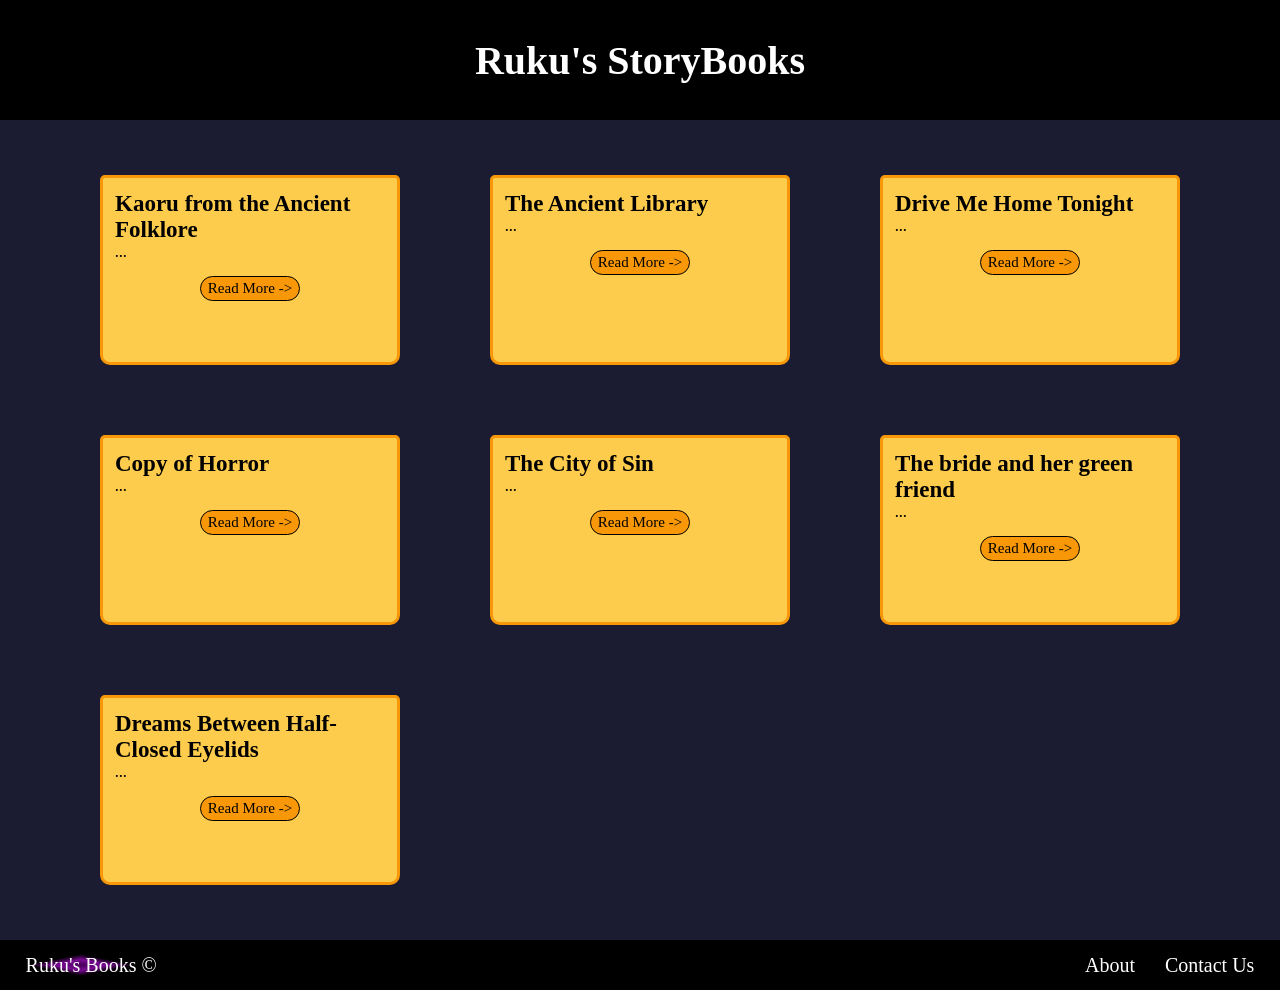
==== index.html @ 4042fb0a "initialize commit" ====
<!doctype html>
<html lang="en">
  <head>
    <meta charset="UTF-8" />
    <meta name="viewport" content="width=device-width, initial-scale=1.0" />
    <title>Storytelling App</title>
    <link rel="stylesheet" href="Css/style.css" />

    <link rel="preconnect" href="https://fonts.googleapis.com" />
    <link rel="preconnect" href="https://fonts.gstatic.com" crossorigin />
    <link
      href="https://fonts.googleapis.com/css2?family=Irish+Grover&family=Itim&family=Lora:ital,wght@0,400..700;1,400..700&display=swap"
      rel="stylesheet"
    />
  </head>

  <body>
    <div class="title">
      <h1>Ruku's StoryBooks</h1>
    </div>

    <main class="cards-container">
      <div class="card">
        <h2>Kaoru from the Ancient Folklore</h2>
        <p>...</p>
        <a href="description.html?id=kaoru-from-the-ancient-folklore"
          ><button class="btn" id="home-btn">Read More -></button></a
        >
      </div>

      <div class="card">
        <h2>The Ancient Library</h2>
        <p>...</p>
        <a href="description.html?id=ancient-library"
          ><button class="btn" id="home-btn">Read More -></button></a
        >
      </div>

      <div class="card">
        <h2>Drive Me Home Tonight</h2>
        <p>...</p>
        <a href="description.html?id=drive-me-home-tonight"
          ><button class="btn" id="home-btn">Read More -></button></a
        >
      </div>

      <div class="card">
        <h2>Copy of Horror</h2>
        <p>...</p>
        <a href="description.html?id=copy-of-horror"
          ><button class="btn" id="home-btn">Read More -></button></a
        >
      </div>

      <div class="card">
        <h2>The City of Sin</h2>
        <p>...</p>
        <a href="description.html?id=city-of-sin"
          ><button class="btn" id="home-btn">Read More -></button></a
        >
      </div>

      <div class="card">
        <h2>The bride and her green friend</h2>
        <p>...</p>
        <a href="description.html?id=the-bride-and-her-green-friend"
          ><button class="btn" id="home-btn">Read More -></button></a
        >
      </div>

      <div class="card">
        <h2>Dreams Between Half-Closed Eyelids</h2>
        <p>...</p>
        <a href="description.html?id=dreams-between-halfclosed-eyelids"
          ><button class="btn" id="home-btn">Read More -></button></a
        >
      </div>
    </main>

    <footer>
      <a href="index.html"
        ><span class="small-title">Ruku's Books</span> &copy;</a
      >
      <div class="links">
        <a href="about.html">About</a>
        <a href="mailto:harrissardar77@gmail.com">Contact Us</a>
      </div>
    </footer>

    <script src="Js/script.js"></script>
  </body>
</html>
---- Css/style.css ----
/* Global styles */
*,
*::before,
*::after {
  margin: 0;
  padding: 0;
  box-sizing: border-box;
}

button {
  background: none;
  border: none;
  padding: 0;
  cursor: pointer;
}

a {
  color: var(--white);
  text-decoration: none;
}

:root {
  --dark-grey: #1b1b32;
  --black: #000;
  --white: #fff;
  --golden-yellow: #fecc4c;
  --yellow: #ffcc4c;
  --gold: #feac32;
  --orange: #ffac33;
  --dark-orange: #f89808;
}

body {
  background-color: var(--dark-grey);
  color: var(--white);
}

.title {
  width: 100%;
  height: 120px;
  background-color: var(--black);
  display: flex;
  justify-content: center;
  align-items: center;
}
h1 {
  font-size: 40px;
  font-family:
    irish grover,
    cursive;
  letter-spacing: 10%;
}

footer {
  width: 100%;
  height: 50px;
  background-color: var(--black);
  display: flex;
  justify-content: space-between;
  align-items: center;
  font-family:
    irish grover,
    cursive;
  font-size: 20px;
  letter-spacing: 10%;
  padding: 20px 2%;
}
.small-title {
  background:
    linear-gradient(to bottom right, #440155 0%, #790a94 25%, #000 50%) bottom
      right / 50% 50% no-repeat,
    linear-gradient(to bottom left, #440155 0%, #790a94 25%, #000 50%) bottom
      left / 50% 50% no-repeat,
    linear-gradient(to top left, #440155 0%, #790a94 25%, #000 50%) top left /
      50% 50% no-repeat,
    linear-gradient(to top right, #440155 0%, #790a94 25%, #000 50%) top right /
      50% 50% no-repeat;
}
.links a {
  margin-left: 25px;
}

/* Home page styles */
.cards-container {
  max-width: 1200px;
  margin: 35px auto;
  padding: 20px;
  display: grid;
  grid-template-columns: repeat(auto-fit, minmax(300px, 1fr));
  row-gap: 70px;
  column-gap: 10px;
  justify-content: center;
  align-items: center;
  justify-items: center;
}
.card {
  width: 300px;
  height: 190px;
  padding: 13px 12px;
  background-color: var(--golden-yellow);
  border: 3px solid var(--dark-orange);
  border-radius: 5px 5px 10px 10px;
  color: var(--black);
  line-height: auto;
}

.card h2 {
  font-family:
    irish grover,
    cursive;
  font-size: 23px;
  letter-spacing: 10%;
}
.card p {
  font-family: itim, cursive;
  font-size: 15px;
}
.card .btn {
  width: 100px;
  height: 25px;
  border-radius: 20px;
  border: 1px solid var(--black);
  cursor: pointer;
  background-color: var(--dark-orange);
  font-family:
    irish grover,
    cursive;
  font-size: 15px;
  display: block; /* will center the button horizontally */
  margin: 0 auto;
  margin-top: 15px;
}
.card .btn:hover {
  background-image: linear-gradient(
    to right,
    var(--dark-orange),
    var(--yellow)
  );
  color: var(--dark-grey);
  border: 1px solid var(--dark-grey);
}

/*universal styles for other pages*/
.sub-title {
  width: 100%;
  height: 90px;
  background-color: var(--black);
  display: flex;
  justify-content: center;
  align-items: center;
}
.sub-title h1 {
  font-size: 30px;
  font-family:
    irish grover,
    cursive;
  letter-spacing: 10%;
}

/* Description page styles */
.upper {
  display: flex;
  width: 1000px;
  margin: 50px auto;
  justify-content: space-between;
  align-items: center;
}
img {
  width: 250px;
  height: 250px;
  border-radius: 10px;
  background-color: var(--black);
}
.story-info {
  width: 500px;
  height: 250px;
  font-family:
    irish grover,
    cursive;
  font-size: 25px;
  color: var(--yellow);
  letter-spacing: 10%;
  padding-top: 20px;
}
.story-info p {
  font-family: itim, cursive;
  font-size: 20px;
}
.story-info .btn {
  width: 160px;
  height: 40px;
  border-radius: 20px;
  border: 1px solid var(--black);
  background-color: var(--dark-orange);
  font-family:
    irish grover,
    cursive;
  font-size: 20px;
  position: relative;
  top: 70px;
}
.story-info .btn:hover {
  background-image: linear-gradient(
    to right,
    var(--dark-orange),
    var(--yellow)
  );
  color: var(--dark-grey);
  border: 1px solid var(--dark-grey);
}

.description {
  display: flex;
  width: 1000px;
  margin: 50px auto;
  flex-direction: column;
  gap: 30px;
  align-items: flex-start;
  background-color: var(--black);
  border-radius: 10px;
  padding: 30px 50px;
}
.description-title {
  font-family:
    irish grover,
    cursive;
  font-size: 30px;
  color: var(--yellow);
  letter-spacing: 10%;
}
.story-description {
  font-family: itim, cursive;
  font-size: 20px;
  color: var(--white);
  line-height: 1.5;
}

/*Reading page styles*/
.breadcrumb {
  width: 100%;
  height: 50px;
  align-items: left;
  font-family:
    irish grover,
    cursive;
  font-size: 20px;
  letter-spacing: 10%;
  padding: 20px 100px;
}
.breadcrumb a {
  color: var(--yellow);
}

.story-content {
  width: 800px;
  border-radius: 10px;
  background: var(--black, #000);
  padding: 50px;
  margin: 20px auto;
}
.story-content h2 {
  font-family:
    irish grover,
    cursive;
  font-size: 30px;
  letter-spacing: 10%;
  margin-bottom: 30px;
  text-align: center;
}
.story-content p {
  font-family: lora, sans-serif;
  font-size: 18px;
  line-height: 1.6;
  margin-bottom: 20px;
  color: var(--white);
}

.navigation {
  width: 100%;
  display: inline-flex;
  padding: 0 162px 0 162px;
  justify-content: center;
  align-items: flex-start;
  gap: 347px;
  margin-bottom: 30px;
}
.navigation button,
.navigation p {
  color: var(--white);
  font-family: "Irish Grover";
  font-size: 20px;
  letter-spacing: 2px;
}
.navigation p {
  color: var(--yellow);
}
#page-number {
  color: var(--white);
}

/*about page styles*/
.author {
  width: 100%;
  font-family:
    irish grover,
    cursive;
  font-size: 30px;
  color: var(--yellow);
  letter-spacing: 10%;
  text-align: center;
  margin: 10px auto 30px auto;
}

.about-content {
  width: 800px;
  border-radius: 10px;
  background: var(--black, #000);
  padding: 30px;
  margin: 30px auto;
}
.about-content p {
  font-family: itim, cursive;
  font-size: 20px;
  line-height: 1.6;
  letter-spacing: 5%;
  margin-bottom: 20px;
  color: var(--white);
}

.gmail {
  color: var(--yellow);
}
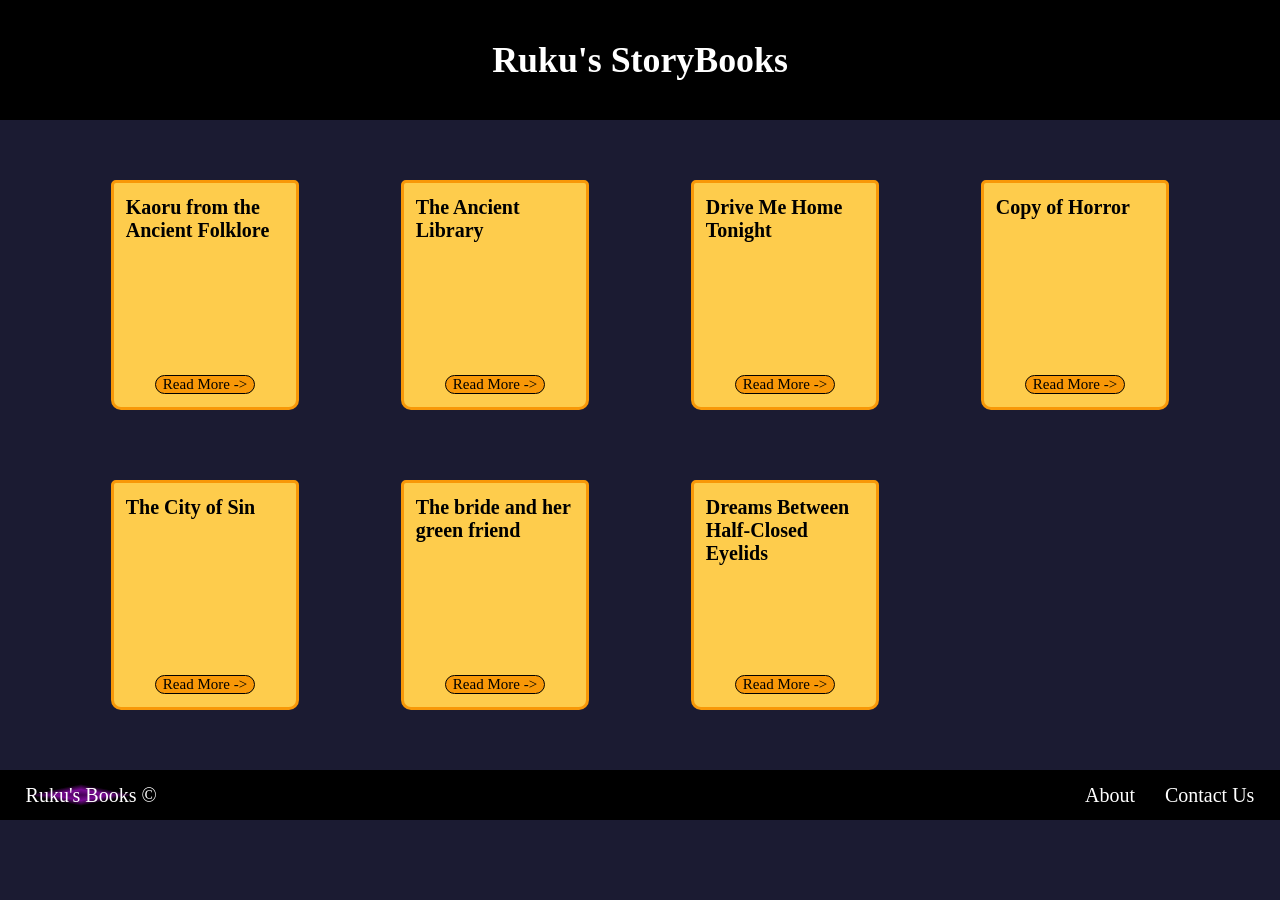
==== commit 1b3fe933: "update" ====
--- a/index.html
+++ b/index.html
@@ -22,7 +22,6 @@
     <main class="cards-container">
       <div class="card">
         <h2>Kaoru from the Ancient Folklore</h2>
-        <p>...</p>
         <a href="description.html?id=kaoru-from-the-ancient-folklore"
           ><button class="btn" id="home-btn">Read More -></button></a
         >
@@ -30,7 +29,6 @@
 
       <div class="card">
         <h2>The Ancient Library</h2>
-        <p>...</p>
         <a href="description.html?id=ancient-library"
           ><button class="btn" id="home-btn">Read More -></button></a
         >
@@ -38,7 +36,6 @@
 
       <div class="card">
         <h2>Drive Me Home Tonight</h2>
-        <p>...</p>
         <a href="description.html?id=drive-me-home-tonight"
           ><button class="btn" id="home-btn">Read More -></button></a
         >
@@ -46,7 +43,6 @@
 
       <div class="card">
         <h2>Copy of Horror</h2>
-        <p>...</p>
         <a href="description.html?id=copy-of-horror"
           ><button class="btn" id="home-btn">Read More -></button></a
         >
@@ -54,7 +50,6 @@
 
       <div class="card">
         <h2>The City of Sin</h2>
-        <p>...</p>
         <a href="description.html?id=city-of-sin"
           ><button class="btn" id="home-btn">Read More -></button></a
         >
@@ -62,7 +57,6 @@
 
       <div class="card">
         <h2>The bride and her green friend</h2>
-        <p>...</p>
         <a href="description.html?id=the-bride-and-her-green-friend"
           ><button class="btn" id="home-btn">Read More -></button></a
         >
@@ -70,7 +64,6 @@
 
       <div class="card">
         <h2>Dreams Between Half-Closed Eyelids</h2>
-        <p>...</p>
         <a href="description.html?id=dreams-between-halfclosed-eyelids"
           ><button class="btn" id="home-btn">Read More -></button></a
         >
--- a/Css/style.css
+++ b/Css/style.css
@@ -37,14 +37,14 @@
 
 .title {
   width: 100%;
-  height: 120px;
+  height: clamp(80px, 10vw, 120px);
   background-color: var(--black);
   display: flex;
   justify-content: center;
   align-items: center;
 }
 h1 {
-  font-size: 40px;
+  font-size: clamp(25px, 2.8vw, 40px);
   font-family:
     irish grover,
     cursive;
@@ -61,7 +61,7 @@
   font-family:
     irish grover,
     cursive;
-  font-size: 20px;
+  font-size: clamp(15px, 2vw, 20px);
   letter-spacing: 10%;
   padding: 20px 2%;
 }
@@ -83,41 +83,39 @@
 /* Home page styles */
 .cards-container {
   max-width: 1200px;
-  margin: 35px auto;
+  margin: 40px auto;
   padding: 20px;
   display: grid;
-  grid-template-columns: repeat(auto-fit, minmax(300px, 1fr));
+  grid-template-columns: repeat(4, 1fr);
   row-gap: 70px;
-  column-gap: 10px;
   justify-content: center;
   align-items: center;
   justify-items: center;
 }
 .card {
-  width: 300px;
-  height: 190px;
+  width: 65%;
+  height: clamp(200px, 20vw, 230px);
   padding: 13px 12px;
   background-color: var(--golden-yellow);
   border: 3px solid var(--dark-orange);
   border-radius: 5px 5px 10px 10px;
   color: var(--black);
   line-height: auto;
+  display: flex;
+  flex-direction: column;
+  justify-content: space-between;
 }
 
 .card h2 {
   font-family:
     irish grover,
     cursive;
-  font-size: 23px;
-  letter-spacing: 10%;
-}
-.card p {
-  font-family: itim, cursive;
-  font-size: 15px;
+  font-size: clamp(15px, 2vw, 20px);
+  letter-spacing: 10%;
 }
 .card .btn {
-  width: 100px;
-  height: 25px;
+  width: clamp(70px, 15vw, 100px);
+  height: clamp(13px, 1.5vw, 20px);
   border-radius: 20px;
   border: 1px solid var(--black);
   cursor: pointer;
@@ -125,10 +123,9 @@
   font-family:
     irish grover,
     cursive;
-  font-size: 15px;
+  font-size: clamp(10px, 1.5vw, 15px);
   display: block; /* will center the button horizontally */
-  margin: 0 auto;
-  margin-top: 15px;
+  margin: 0 auto; 
 }
 .card .btn:hover {
   background-image: linear-gradient(
@@ -143,14 +140,14 @@
 /*universal styles for other pages*/
 .sub-title {
   width: 100%;
-  height: 90px;
+  height: clamp(70px, 10vw, 90px);
   background-color: var(--black);
   display: flex;
   justify-content: center;
   align-items: center;
 }
 .sub-title h1 {
-  font-size: 30px;
+  font-size: clamp(25px, 2.5vw, 30px);
   font-family:
     irish grover,
     cursive;
@@ -158,18 +155,22 @@
 }
 
 /* Description page styles */
-.upper {
-  display: flex;
-  width: 1000px;
-  margin: 50px auto;
-  justify-content: space-between;
-  align-items: center;
-}
+    .upper {
+      display: flex;
+      width: 90%;
+      max-width: 1000px;
+      margin: 50px auto;
+      justify-content: space-between;
+      align-items: center;
+      flex-wrap: wrap;
+      gap: 20px;
+    }
 img {
-  width: 250px;
-  height: 250px;
+  width: clamp(150px, 35vw, 400px);
+  height: clamp(200px, 25vw, 250px);
   border-radius: 10px;
   background-color: var(--black);
+  object-fit: cover;
 }
 .story-info {
   width: 500px;
@@ -177,27 +178,27 @@
   font-family:
     irish grover,
     cursive;
-  font-size: 25px;
+  font-size: 1.2rem;
   color: var(--yellow);
   letter-spacing: 10%;
   padding-top: 20px;
 }
 .story-info p {
   font-family: itim, cursive;
-  font-size: 20px;
+  font-size: 1.1rem;
 }
 .story-info .btn {
-  width: 160px;
-  height: 40px;
+  width: clamp(100px, 15vw, 160px);
+  height: clamp(20px, 3vw, 40px);
   border-radius: 20px;
   border: 1px solid var(--black);
   background-color: var(--dark-orange);
   font-family:
     irish grover,
     cursive;
-  font-size: 20px;
+  font-size: clamp(15px, 2vw, 20px);
   position: relative;
-  top: 70px;
+  top: 30px;
 }
 .story-info .btn:hover {
   background-image: linear-gradient(
@@ -211,7 +212,8 @@
 
 .description {
   display: flex;
-  width: 1000px;
+  width: 95%;
+  max-width: 1000px;
   margin: 50px auto;
   flex-direction: column;
   gap: 30px;
@@ -224,13 +226,13 @@
   font-family:
     irish grover,
     cursive;
-  font-size: 30px;
+  font-size: 1.7rem;
   color: var(--yellow);
   letter-spacing: 10%;
 }
 .story-description {
   font-family: itim, cursive;
-  font-size: 20px;
+  font-size: 1.2rem;
   color: var(--white);
   line-height: 1.5;
 }
@@ -330,3 +332,36 @@
 .gmail {
   color: var(--yellow);
 }
+
+@media (max-width: 600px) {
+  .cards-container {
+    grid-template-columns: 1fr 1fr;
+    row-gap: 50px;
+    padding-right: 0;
+    padding-left: 0;
+  }
+  .card {
+    width: 80%;
+    height: 220px;
+  }
+
+  .upper {
+    flex-direction: column;
+    gap: 20px;
+    width: 90%;
+  }
+  img {
+    width: 100%;
+    height: auto;
+  }
+  .story-info {
+    width: 100%;
+    height: auto;
+    text-align: center;
+  }
+  
+  .description {
+    margin-top: 70px;
+    padding: 20px 30px;
+  }
+}
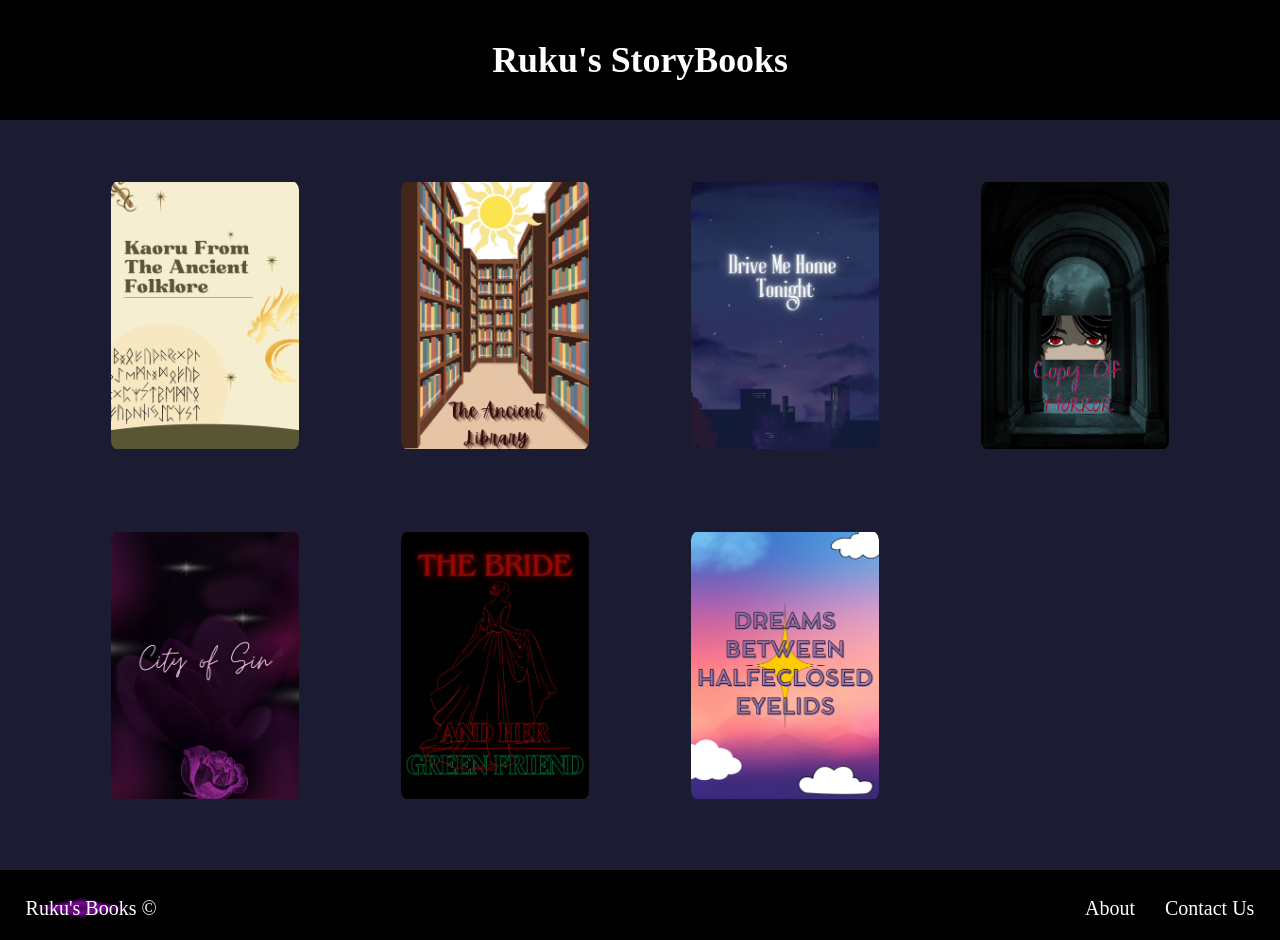
==== commit d7b21cf9: "covers update" ====
--- a/index.html
+++ b/index.html
@@ -21,51 +21,44 @@
 
     <main class="cards-container">
       <div class="card">
-        <h2>Kaoru from the Ancient Folklore</h2>
         <a href="description.html?id=kaoru-from-the-ancient-folklore"
-          ><button class="btn" id="home-btn">Read More -></button></a
+          ><img class="home-img" src="covers/kaoru-from-ancient-folklore.png" alt="Kaoru from the Ancient Folklore" /></a
         >
       </div>
 
       <div class="card">
-        <h2>The Ancient Library</h2>
         <a href="description.html?id=ancient-library"
-          ><button class="btn" id="home-btn">Read More -></button></a
+          ><img class="home-img" src="covers/ancient-library.png" alt="The Ancient Library" /></a
         >
       </div>
 
       <div class="card">
-        <h2>Drive Me Home Tonight</h2>
         <a href="description.html?id=drive-me-home-tonight"
-          ><button class="btn" id="home-btn">Read More -></button></a
+          ><img class="home-img" src="covers/drive-me-home-tonight.png" alt="Drive Me Home Tonight" /></a
         >
       </div>
 
       <div class="card">
-        <h2>Copy of Horror</h2>
         <a href="description.html?id=copy-of-horror"
-          ><button class="btn" id="home-btn">Read More -></button></a
+          ><img class="home-img" src="covers/copy-of-horror.png" alt="Copy of Horror" /></a
         >
       </div>
 
       <div class="card">
-        <h2>The City of Sin</h2>
         <a href="description.html?id=city-of-sin"
-          ><button class="btn" id="home-btn">Read More -></button></a
+          ><img class="home-img" src="covers/city-of-sin.png" alt="The City of Sin" /></a
         >
       </div>
 
       <div class="card">
-        <h2>The bride and her green friend</h2>
         <a href="description.html?id=the-bride-and-her-green-friend"
-          ><button class="btn" id="home-btn">Read More -></button></a
+          ><img class="home-img" src="covers/the-bride-and-her-green-friend.png" alt="The bride and her green friend" /></a
         >
       </div>
 
       <div class="card">
-        <h2>Dreams Between Half-Closed Eyelids</h2>
         <a href="description.html?id=dreams-between-halfclosed-eyelids"
-          ><button class="btn" id="home-btn">Read More -></button></a
+          ><img class="home-img" src="covers/dreams-between-halfclosed-eyelids.png" alt="Dreams Between Half-Closed Eyelids" /></a
         >
       </div>
     </main>
--- a/Css/style.css
+++ b/Css/style.css
@@ -37,14 +37,14 @@
 
 .title {
   width: 100%;
-  height: clamp(80px, 10vw, 120px);
+  height: clamp(90px, 10vw, 120px);
   background-color: var(--black);
   display: flex;
   justify-content: center;
   align-items: center;
 }
 h1 {
-  font-size: clamp(25px, 2.8vw, 40px);
+  font-size: clamp(22px, 2.8vw, 40px);
   font-family:
     irish grover,
     cursive;
@@ -53,11 +53,11 @@
 
 footer {
   width: 100%;
-  height: 50px;
+  height: 70px;
   background-color: var(--black);
   display: flex;
   justify-content: space-between;
-  align-items: center;
+  align-items: end;
   font-family:
     irish grover,
     cursive;
@@ -94,83 +94,60 @@
 }
 .card {
   width: 65%;
-  height: clamp(200px, 20vw, 230px);
-  padding: 13px 12px;
-  background-color: var(--golden-yellow);
-  border: 3px solid var(--dark-orange);
-  border-radius: 5px 5px 10px 10px;
-  color: var(--black);
-  line-height: auto;
+  height: 250px;
   display: flex;
   flex-direction: column;
   justify-content: space-between;
-}
-
-.card h2 {
-  font-family:
-    irish grover,
-    cursive;
-  font-size: clamp(15px, 2vw, 20px);
-  letter-spacing: 10%;
-}
-.card .btn {
-  width: clamp(70px, 15vw, 100px);
-  height: clamp(13px, 1.5vw, 20px);
-  border-radius: 20px;
-  border: 1px solid var(--black);
-  cursor: pointer;
-  background-color: var(--dark-orange);
-  font-family:
-    irish grover,
-    cursive;
-  font-size: clamp(10px, 1.5vw, 15px);
-  display: block; /* will center the button horizontally */
-  margin: 0 auto; 
-}
-.card .btn:hover {
-  background-image: linear-gradient(
-    to right,
-    var(--dark-orange),
-    var(--yellow)
-  );
-  color: var(--dark-grey);
-  border: 1px solid var(--dark-grey);
+  margin-bottom: clamp(10px, 3vw, 30px);
+}
+.home-img {
+  width: 100%;
+  height: 100%;
+  object-fit: contain;
+  border-radius: 10px;
 }
 
 /*universal styles for other pages*/
 .sub-title {
   width: 100%;
-  height: clamp(70px, 10vw, 90px);
+  height: clamp(90px, 10vw, 100px);
   background-color: var(--black);
   display: flex;
   justify-content: center;
   align-items: center;
 }
 .sub-title h1 {
-  font-size: clamp(25px, 2.5vw, 30px);
-  font-family:
-    irish grover,
-    cursive;
-  letter-spacing: 10%;
+  font-size: clamp(20px, 2.5vw, 30px);
+  font-family:
+    irish grover,
+    cursive;
 }
 
 /* Description page styles */
-    .upper {
-      display: flex;
-      width: 90%;
-      max-width: 1000px;
-      margin: 50px auto;
-      justify-content: space-between;
-      align-items: center;
-      flex-wrap: wrap;
-      gap: 20px;
-    }
-img {
-  width: clamp(150px, 35vw, 400px);
-  height: clamp(200px, 25vw, 250px);
-  border-radius: 10px;
-  background-color: var(--black);
-  object-fit: cover;
+.upper {
+  display: flex;
+  width: 90%;
+  max-width: 1000px;
+  margin: 50px auto;
+  justify-content: space-between;
+  align-items: center;
+  flex-wrap: wrap;
+  gap: 20px;
+}
+.cover-image {
+  width: clamp(150px, 25vw, 285px);
+  height: clamp(200px, 35vw, 400px);
+  border-radius: 10px;
+  background-color: var(--black);
+  display: flex;
+  justify-content: center;
+  align-items: center;
+}
+.cover-image img {
+  width: 100%;
+  height: 100%;
+  object-fit: contain;
+  border-radius: 10px;
 }
 .story-info {
   width: 500px;
@@ -188,8 +165,8 @@
   font-size: 1.1rem;
 }
 .story-info .btn {
-  width: clamp(100px, 15vw, 160px);
-  height: clamp(20px, 3vw, 40px);
+  width: clamp(120px, 15vw, 160px);
+  height: clamp(35px, 3vw, 40px);
   border-radius: 20px;
   border: 1px solid var(--black);
   background-color: var(--dark-orange);
@@ -226,13 +203,13 @@
   font-family:
     irish grover,
     cursive;
-  font-size: 1.7rem;
+  font-size: 1.3rem;
   color: var(--yellow);
   letter-spacing: 10%;
 }
 .story-description {
   font-family: itim, cursive;
-  font-size: 1.2rem;
+  font-size: clamp(16px, 2vw, 20px);
   color: var(--white);
   line-height: 1.5;
 }
@@ -260,19 +237,10 @@
   padding: 50px;
   margin: 20px auto;
 }
-.story-content h2 {
-  font-family:
-    irish grover,
-    cursive;
-  font-size: 30px;
-  letter-spacing: 10%;
-  margin-bottom: 30px;
-  text-align: center;
-}
 .story-content p {
   font-family: lora, sans-serif;
-  font-size: 18px;
-  line-height: 1.6;
+  font-size: clamp(16px, 1.5vw, 18px);
+  line-height: 1.5;
   margin-bottom: 20px;
   color: var(--white);
 }
@@ -280,17 +248,18 @@
 .navigation {
   width: 100%;
   display: inline-flex;
-  padding: 0 162px 0 162px;
+  padding: 0 clamp(15px, 10%, 162px);
   justify-content: center;
   align-items: flex-start;
-  gap: 347px;
+  gap: clamp(30px, 20vw, 340px);
+  margin-top: 10px;
   margin-bottom: 30px;
 }
 .navigation button,
 .navigation p {
   color: var(--white);
   font-family: "Irish Grover";
-  font-size: 20px;
+  font-size: clamp(16px, 2vw, 20px);
   letter-spacing: 2px;
 }
 .navigation p {
@@ -306,7 +275,7 @@
   font-family:
     irish grover,
     cursive;
-  font-size: 30px;
+  font-size: clamp(20px, 2.5vw, 30px);
   color: var(--yellow);
   letter-spacing: 10%;
   text-align: center;
@@ -322,7 +291,7 @@
 }
 .about-content p {
   font-family: itim, cursive;
-  font-size: 20px;
+  font-size: clamp(16px, 1.8vw, 18px);
   line-height: 1.6;
   letter-spacing: 5%;
   margin-bottom: 20px;
@@ -341,8 +310,8 @@
     padding-left: 0;
   }
   .card {
-    width: 80%;
-    height: 220px;
+    width: 85%;
+    height: 230px;
   }
 
   .upper {
@@ -350,18 +319,29 @@
     gap: 20px;
     width: 90%;
   }
-  img {
-    width: 100%;
-    height: auto;
-  }
+
   .story-info {
     width: 100%;
     height: auto;
     text-align: center;
   }
-  
   .description {
     margin-top: 70px;
     padding: 20px 30px;
   }
-}+
+  .breadcrumb {
+    padding: 20px;
+    margin-bottom: 40px;
+    font-size: 18px;
+  }
+  .story-content {
+    width: 95%;
+    padding: 25px 15px;
+  }
+
+  .about-content {
+    width: 95%;
+    padding: 20px 15px;
+  }
+}
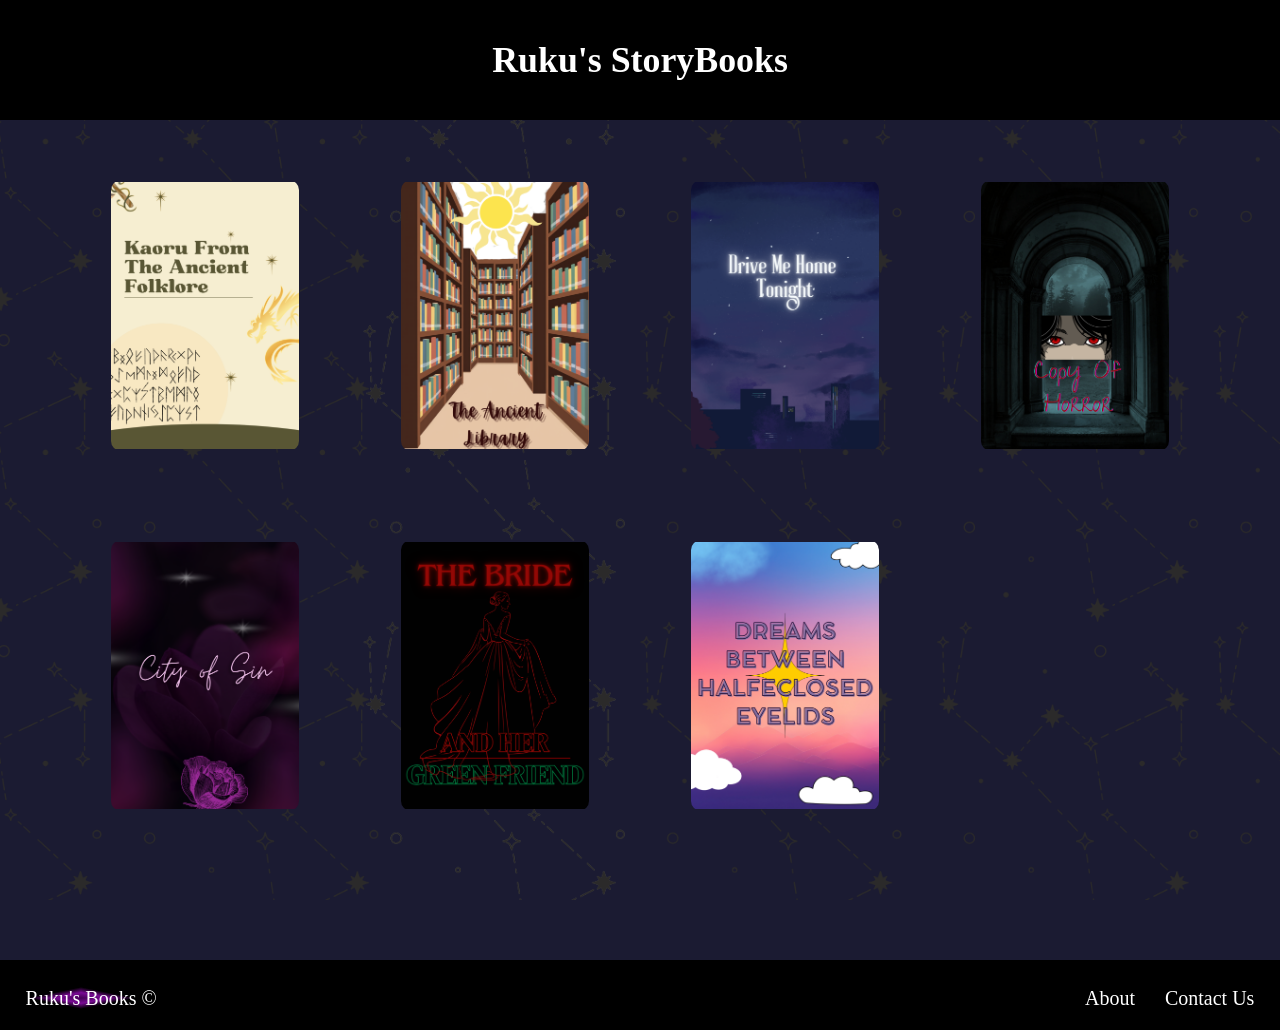
==== commit 47c1bbd1: "style changes and added background image" ====
--- a/index.html
+++ b/index.html
@@ -18,6 +18,11 @@
     <div class="title">
       <h1>Ruku's StoryBooks</h1>
     </div>
+
+    <p class="sr-only">Welcome to Ruku's StoryBooks! 
+    Explore my personal written collection of stories by clicking on the book covers below. 
+    Each cover will take you to a detailed description and the option to read the story. 
+    Enjoy!</p>
 
     <main class="cards-container">
       <div class="card">
--- a/Css/style.css
+++ b/Css/style.css
@@ -7,6 +7,18 @@
   box-sizing: border-box;
 }
 
+.sr-only {
+  position: absolute;
+  width: 1px;
+  height: 1px;
+  padding: 0;
+  margin: -1px;
+  overflow: hidden;
+  clip: rect(0, 0, 0, 0);
+  white-space: nowrap;
+  border: 0;
+}
+
 button {
   background: none;
   border: none;
@@ -21,6 +33,7 @@
 
 :root {
   --dark-grey: #1b1b32;
+  --light-grey: #2d2d44;
   --black: #000;
   --white: #fff;
   --golden-yellow: #fecc4c;
@@ -31,7 +44,13 @@
 }
 
 body {
-  background-color: var(--dark-grey);
+  background: var(--dark-grey);
+  background-image: url("/covers/background.png");
+  background-size: cover;        
+  background-position: center;  
+  background-repeat: no-repeat; 
+  height: 100vh;        
+  background-attachment: fixed;         
   color: var(--white);
 }
 
@@ -87,24 +106,29 @@
   padding: 20px;
   display: grid;
   grid-template-columns: repeat(4, 1fr);
-  row-gap: 70px;
   justify-content: center;
   align-items: center;
   justify-items: center;
 }
 .card {
   width: 65%;
-  height: 250px;
+  height: clamp(250px, 30vw, 350px);
   display: flex;
   flex-direction: column;
   justify-content: space-between;
-  margin-bottom: clamp(10px, 3vw, 30px);
-}
+  margin-bottom: 10px;
+  overflow: hidden;
+}
+
 .home-img {
   width: 100%;
   height: 100%;
   object-fit: contain;
   border-radius: 10px;
+  transition: transform 0.4s ease;
+}
+.card:hover img{
+  transform: scale(1.1);
 }
 
 /*universal styles for other pages*/
@@ -135,19 +159,17 @@
   gap: 20px;
 }
 .cover-image {
-  width: clamp(150px, 25vw, 285px);
-  height: clamp(200px, 35vw, 400px);
-  border-radius: 10px;
-  background-color: var(--black);
+  width: clamp(200px, 25vw, 285px);
+  height: clamp(275px, 35vw, 400px);
+  background-color: var(--light-grey);
   display: flex;
   justify-content: center;
   align-items: center;
 }
 .cover-image img {
-  width: 100%;
-  height: 100%;
+  width: 90%;
+  height: 90%;
   object-fit: contain;
-  border-radius: 10px;
 }
 .story-info {
   width: 500px;
@@ -176,15 +198,13 @@
   font-size: clamp(15px, 2vw, 20px);
   position: relative;
   top: 30px;
+  transition: all ease 0.4s;
 }
 .story-info .btn:hover {
-  background-image: linear-gradient(
-    to right,
-    var(--dark-orange),
-    var(--yellow)
-  );
-  color: var(--dark-grey);
-  border: 1px solid var(--dark-grey);
+  background: var(--black);
+  transform: scale(1.05);
+  color: var(--yellow);
+  border: 1px solid var(--light-grey);
 }
 
 .description {
@@ -231,7 +251,8 @@
 }
 
 .story-content {
-  width: 800px;
+  max-width: 800px;
+  width: 90%;
   border-radius: 10px;
   background: var(--black, #000);
   padding: 50px;
@@ -262,12 +283,17 @@
   font-size: clamp(16px, 2vw, 20px);
   letter-spacing: 2px;
 }
+#prev-btn:hover,
+#next-btn:hover {
+  color: var(--yellow);
+}
 .navigation p {
   color: var(--yellow);
 }
 #page-number {
   color: var(--white);
 }
+
 
 /*about page styles*/
 .author {
@@ -283,7 +309,8 @@
 }
 
 .about-content {
-  width: 800px;
+  max-width: 800px;
+  width: 90%;
   border-radius: 10px;
   background: var(--black, #000);
   padding: 30px;
@@ -345,3 +372,17 @@
     padding: 20px 15px;
   }
 }
+
+@media (max-width: 800px) {
+  .card {
+    width: 85%;
+    height: 180px;
+  }
+}
+
+@media (max-width: 1000px) {
+  .card {
+    width: 85%;
+    height: 240px;
+  }
+}
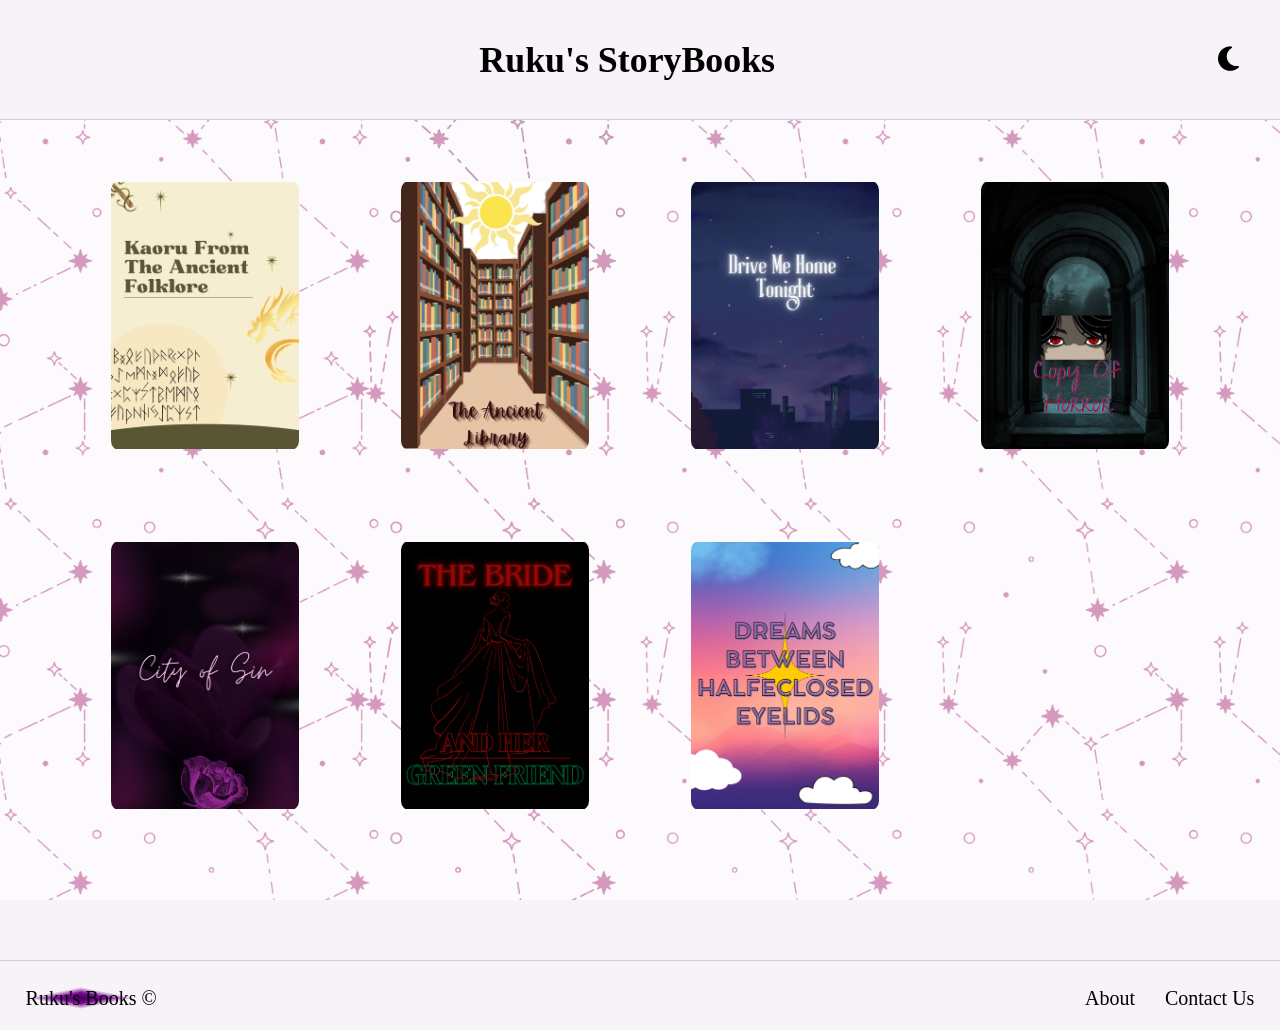
==== commit 10415578: "ADDED theme button" ====
--- a/index.html
+++ b/index.html
@@ -12,65 +12,113 @@
       href="https://fonts.googleapis.com/css2?family=Irish+Grover&family=Itim&family=Lora:ital,wght@0,400..700;1,400..700&display=swap"
       rel="stylesheet"
     />
+    <link
+  rel="stylesheet"
+  href="https://cdnjs.cloudflare.com/ajax/libs/font-awesome/6.5.1/css/all.min.css"
+/>
+
+    <link rel="icon" type="image/png" href="/favicon.png" />
   </head>
 
   <body>
     <div class="title">
-      <h1>Ruku's StoryBooks</h1>
+      <div class="left-area"></div>
+
+      <a href="index.html">
+        <h1>Ruku's StoryBooks</h1>
+      </a>
+
+      <div class="right-area"><div class="dropdown">
+        <button
+          id="themeBtn"
+          aria-haspopup="true"
+          aria-expanded="false"
+          aria-controls="themeMenu"
+        >
+          <i class="fa-solid fa-moon"></i>
+        </button>
+
+        <ul id="themeMenu" class="menu" role="menu" hidden>
+          <li role="menuitem" tabindex="0" data-theme="light">Light</li>
+          <li role="menuitem" tabindex="0" data-theme="dark">Dark</li>
+        </ul>
+      </div></div>
     </div>
 
-    <p class="sr-only">Welcome to Ruku's StoryBooks! 
-    Explore my personal written collection of stories by clicking on the book covers below. 
-    Each cover will take you to a detailed description and the option to read the story. 
-    Enjoy!</p>
+    <p class="sr-only">
+      Welcome to Ruku's StoryBooks! Explore my personal written collection of
+      stories by clicking on the book covers below. Each cover will take you to
+      a detailed description and the option to read the story. Enjoy!
+    </p>
 
     <main class="cards-container">
       <div class="card">
         <a href="description.html?id=kaoru-from-the-ancient-folklore"
-          ><img class="home-img" src="covers/kaoru-from-ancient-folklore.png" alt="Kaoru from the Ancient Folklore" /></a
-        >
+          ><img
+            class="home-img"
+            src="covers/kaoru-from-ancient-folklore.png"
+            alt="Kaoru from the Ancient Folklore"
+        /></a>
       </div>
 
       <div class="card">
         <a href="description.html?id=ancient-library"
-          ><img class="home-img" src="covers/ancient-library.png" alt="The Ancient Library" /></a
-        >
+          ><img
+            class="home-img"
+            src="covers/ancient-library.png"
+            alt="The Ancient Library"
+        /></a>
       </div>
 
       <div class="card">
         <a href="description.html?id=drive-me-home-tonight"
-          ><img class="home-img" src="covers/drive-me-home-tonight.png" alt="Drive Me Home Tonight" /></a
-        >
+          ><img
+            class="home-img"
+            src="covers/drive-me-home-tonight.png"
+            alt="Drive Me Home Tonight"
+        /></a>
       </div>
 
       <div class="card">
         <a href="description.html?id=copy-of-horror"
-          ><img class="home-img" src="covers/copy-of-horror.png" alt="Copy of Horror" /></a
-        >
+          ><img
+            class="home-img"
+            src="covers/copy-of-horror.png"
+            alt="Copy of Horror"
+        /></a>
       </div>
 
       <div class="card">
         <a href="description.html?id=city-of-sin"
-          ><img class="home-img" src="covers/city-of-sin.png" alt="The City of Sin" /></a
-        >
+          ><img
+            class="home-img"
+            src="covers/city-of-sin.png"
+            alt="The City of Sin"
+        /></a>
       </div>
 
       <div class="card">
         <a href="description.html?id=the-bride-and-her-green-friend"
-          ><img class="home-img" src="covers/the-bride-and-her-green-friend.png" alt="The bride and her green friend" /></a
-        >
+          ><img
+            class="home-img"
+            src="covers/the-bride-and-her-green-friend.png"
+            alt="The bride and her green friend"
+        /></a>
       </div>
 
       <div class="card">
         <a href="description.html?id=dreams-between-halfclosed-eyelids"
-          ><img class="home-img" src="covers/dreams-between-halfclosed-eyelids.png" alt="Dreams Between Half-Closed Eyelids" /></a
-        >
+          ><img
+            class="home-img"
+            src="covers/dreams-between-halfclosed-eyelids.png"
+            alt="Dreams Between Half-Closed Eyelids"
+        /></a>
       </div>
     </main>
 
     <footer>
       <a href="index.html"
-        ><span class="small-title">Ruku's Books</span> &copy;</a
+        ><span class="footer-title">Ruku's Books</span> &copy;</a
       >
       <div class="links">
         <a href="about.html">About</a>
--- a/Css/style.css
+++ b/Css/style.css
@@ -27,53 +27,116 @@
 }
 
 a {
-  color: var(--white);
+  color: var(--text);
   text-decoration: none;
 }
 
 :root {
-  --dark-grey: #1b1b32;
-  --light-grey: #2d2d44;
-  --black: #000;
-  --white: #fff;
-  --golden-yellow: #fecc4c;
-  --yellow: #ffcc4c;
-  --gold: #feac32;
-  --orange: #ffac33;
-  --dark-orange: #f89808;
+  --bg: #1b1b32;
+  --border: #2d2d44;
+  --primary: #000;
+  --text: #fbf4e6;
+  --secondary: #ffcc4c;
+  --accent: #f89808;
+}
+
+[data-theme="light"]{
+  --text: #000;
+  --bg: #f7f3f9;
+  --primary: #e7e7ff;
+  --secondary: #e41b79;
+  --border: #cdcde4;
+  --accent: #f79708;
 }
 
 body {
-  background: var(--dark-grey);
+  background: var(--bg);
   background-image: url("/covers/background.png");
   background-size: cover;        
   background-position: center;  
   background-repeat: no-repeat; 
   height: 100vh;        
   background-attachment: fixed;         
-  color: var(--white);
+  color: var(--text);
 }
 
 .title {
   width: 100%;
   height: clamp(90px, 10vw, 120px);
-  background-color: var(--black);
-  display: flex;
-  justify-content: center;
+  background: var(--bg);
+  display: flex;
+  justify-content: space-between;
   align-items: center;
-}
-h1 {
+  border-bottom: 1px solid var(--border);
+}
+.left-area {
+  position: relative;
+  flex: 1;
+}
+.right-area {
+  flex: 1;
+  display: flex;
+  justify-content: flex-end;
+  padding-right: 2%;
+}
+.dropdown{
+  position:relative;
+}
+
+.dropdown button{
+  width:100%;
+  color:var(--text);
+  border:none;
+  background:none;
+  font-size: clamp(22px, 2.5vw, 28px);
+  cursor:pointer;
+  padding:15px;
+  font-family:
+    irish grover,
+    cursive;
+}
+
+.menu{
+  position:absolute;
+  top:100%;
+  right: 20px;
+  width: 150px;
+  margin-top:4px;
+  padding:0;
+  list-style:none;
+  border:1px solid var(--border);
+  background:var(--bg);
+  font-family: irish grover, cursive;
+}
+
+.menu li{
+  padding:12px;
+  cursor:pointer;
+}
+
+.menu li:hover,
+.menu li:focus{
+  background:rgba(0,0,0,0.08);
+  outline:none;
+}
+
+[hidden]{
+  display:none;
+}
+
+.title h1 {
   font-size: clamp(22px, 2.8vw, 40px);
   font-family:
     irish grover,
     cursive;
   letter-spacing: 10%;
+  text-align: center;
 }
 
 footer {
   width: 100%;
   height: 70px;
-  background-color: var(--black);
+  background-color: var(--bg);
   display: flex;
   justify-content: space-between;
   align-items: end;
@@ -83,20 +146,39 @@
   font-size: clamp(15px, 2vw, 20px);
   letter-spacing: 10%;
   padding: 20px 2%;
-}
-.small-title {
+  border-top: 1px solid var(--border);
+}
+.footer-title {
   background:
-    linear-gradient(to bottom right, #440155 0%, #790a94 25%, #000 50%) bottom
+    linear-gradient(to bottom right, #440155 0%, #790a94 25%, var(--bg) 50%) bottom
       right / 50% 50% no-repeat,
-    linear-gradient(to bottom left, #440155 0%, #790a94 25%, #000 50%) bottom
+    linear-gradient(to bottom left, #440155 0%, #790a94 25%, var(--bg) 50%) bottom
       left / 50% 50% no-repeat,
-    linear-gradient(to top left, #440155 0%, #790a94 25%, #000 50%) top left /
+    linear-gradient(to top left, #440155 0%, #790a94 25%, var(--bg) 50%) top left /
       50% 50% no-repeat,
-    linear-gradient(to top right, #440155 0%, #790a94 25%, #000 50%) top right /
+    linear-gradient(to top right, #440155 0%, #790a94 25%, var(--bg) 50%) top right /
       50% 50% no-repeat;
 }
 .links a {
   margin-left: 25px;
+}
+
+/*universal styles for other pages*/
+.sub-title {
+  width: 100%;
+  height: clamp(90px, 10vw, 100px);
+  background-color: var(--bg);
+  display: flex;
+  justify-content: space-between;
+  align-items: center;
+  border-bottom: 1px solid var(--border);
+}
+.sub-title h1 {
+  font-size: clamp(20px, 2.5vw, 30px);
+  font-family:
+    irish grover,
+    cursive;
+    text-align: center;
 }
 
 /* Home page styles */
@@ -131,22 +213,6 @@
   transform: scale(1.1);
 }
 
-/*universal styles for other pages*/
-.sub-title {
-  width: 100%;
-  height: clamp(90px, 10vw, 100px);
-  background-color: var(--black);
-  display: flex;
-  justify-content: center;
-  align-items: center;
-}
-.sub-title h1 {
-  font-size: clamp(20px, 2.5vw, 30px);
-  font-family:
-    irish grover,
-    cursive;
-}
-
 /* Description page styles */
 .upper {
   display: flex;
@@ -161,7 +227,7 @@
 .cover-image {
   width: clamp(200px, 25vw, 285px);
   height: clamp(275px, 35vw, 400px);
-  background-color: var(--light-grey);
+  background-color: var(--border);
   display: flex;
   justify-content: center;
   align-items: center;
@@ -178,7 +244,7 @@
     irish grover,
     cursive;
   font-size: 1.2rem;
-  color: var(--yellow);
+  color: var(--secondary);
   letter-spacing: 10%;
   padding-top: 20px;
 }
@@ -190,8 +256,8 @@
   width: clamp(120px, 15vw, 160px);
   height: clamp(35px, 3vw, 40px);
   border-radius: 20px;
-  border: 1px solid var(--black);
-  background-color: var(--dark-orange);
+  border: 1px solid var(--primary);
+  background-color: var(--accent);
   font-family:
     irish grover,
     cursive;
@@ -201,10 +267,10 @@
   transition: all ease 0.4s;
 }
 .story-info .btn:hover {
-  background: var(--black);
+  background: var(--primary);
   transform: scale(1.05);
-  color: var(--yellow);
-  border: 1px solid var(--light-grey);
+  color: var(--secondary);
+  border: 1px solid var(--border);
 }
 
 .description {
@@ -215,7 +281,7 @@
   flex-direction: column;
   gap: 30px;
   align-items: flex-start;
-  background-color: var(--black);
+  background-color: var(--primary);
   border-radius: 10px;
   padding: 30px 50px;
 }
@@ -224,13 +290,13 @@
     irish grover,
     cursive;
   font-size: 1.3rem;
-  color: var(--yellow);
+  color: var(--secondary);
   letter-spacing: 10%;
 }
 .story-description {
   font-family: itim, cursive;
   font-size: clamp(16px, 2vw, 20px);
-  color: var(--white);
+  color: var(--text);
   line-height: 1.5;
 }
 
@@ -247,14 +313,14 @@
   padding: 20px 100px;
 }
 .breadcrumb a {
-  color: var(--yellow);
+  color: var(--secondary);
 }
 
 .story-content {
   max-width: 800px;
   width: 90%;
   border-radius: 10px;
-  background: var(--black, #000);
+  background: var(--primary);
   padding: 50px;
   margin: 20px auto;
 }
@@ -263,7 +329,7 @@
   font-size: clamp(16px, 1.5vw, 18px);
   line-height: 1.5;
   margin-bottom: 20px;
-  color: var(--white);
+  color: var(--text);
 }
 
 .navigation {
@@ -278,20 +344,20 @@
 }
 .navigation button,
 .navigation p {
-  color: var(--white);
+  color: var(--text);
   font-family: "Irish Grover";
   font-size: clamp(16px, 2vw, 20px);
   letter-spacing: 2px;
 }
 #prev-btn:hover,
 #next-btn:hover {
-  color: var(--yellow);
+  color: var(--secondary);
 }
 .navigation p {
-  color: var(--yellow);
+  color: var(--secondary);
 }
 #page-number {
-  color: var(--white);
+  color: var(--text);
 }
 
 
@@ -302,7 +368,7 @@
     irish grover,
     cursive;
   font-size: clamp(20px, 2.5vw, 30px);
-  color: var(--yellow);
+  color: var(--secondary);
   letter-spacing: 10%;
   text-align: center;
   margin: 10px auto 30px auto;
@@ -312,7 +378,7 @@
   max-width: 800px;
   width: 90%;
   border-radius: 10px;
-  background: var(--black, #000);
+  background: var(--primary);
   padding: 30px;
   margin: 30px auto;
 }
@@ -322,11 +388,11 @@
   line-height: 1.6;
   letter-spacing: 5%;
   margin-bottom: 20px;
-  color: var(--white);
+  color: var(--text);
 }
 
 .gmail {
-  color: var(--yellow);
+  color: var(--secondary);
 }
 
 @media (max-width: 600px) {
